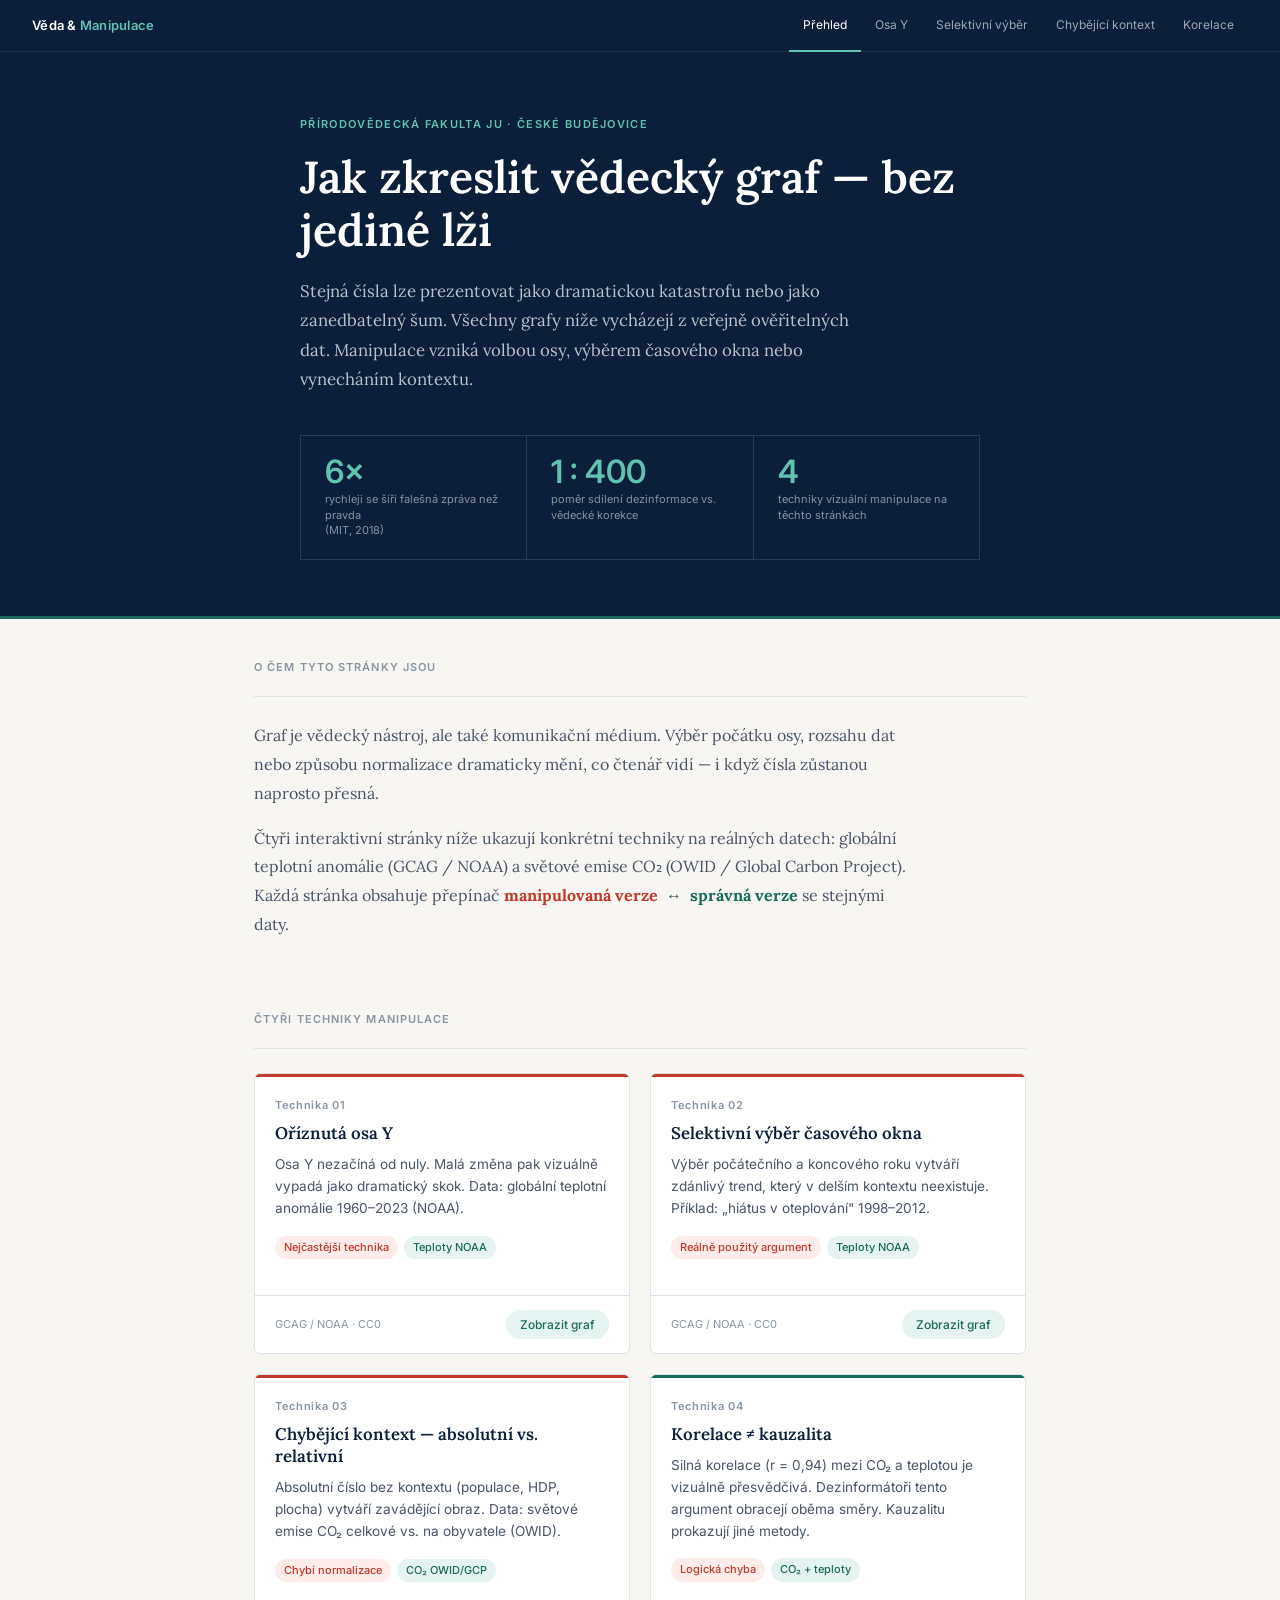
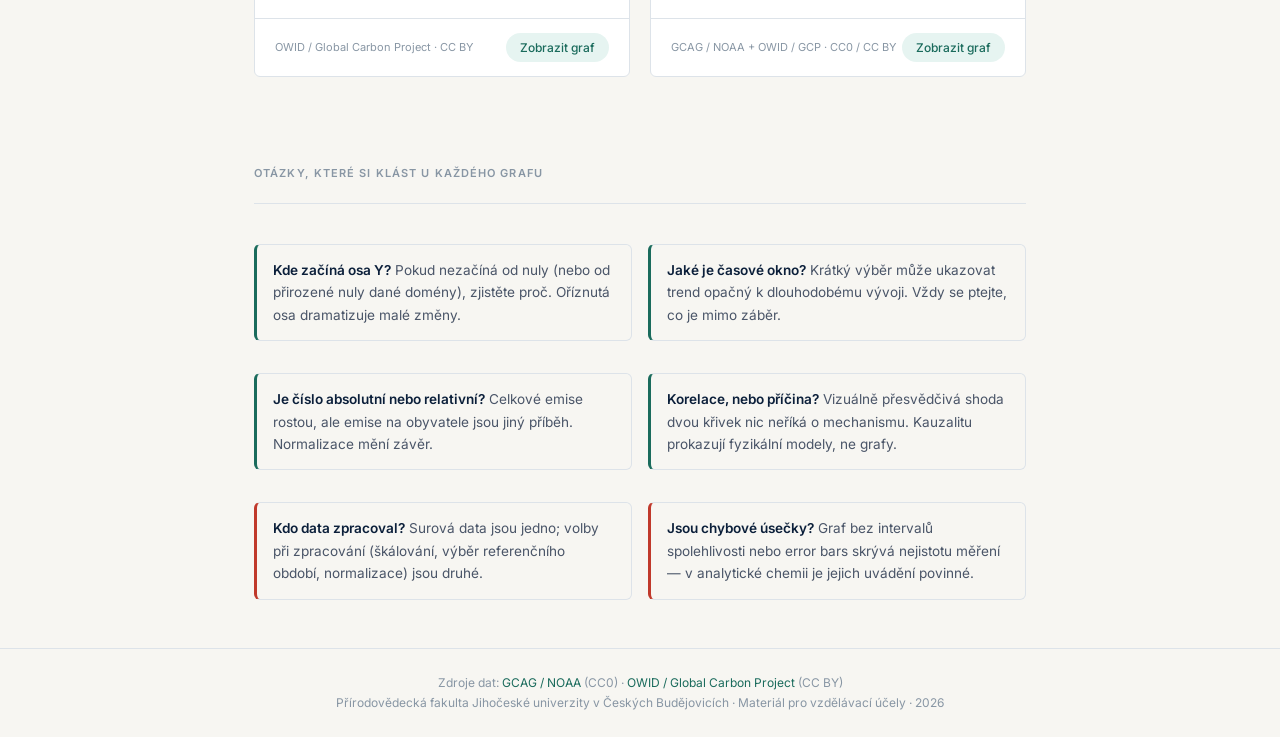
==== index.html @ e383a37c "Initial commit Co-Authored-By: Claude Sonnet 5 <noreply@anthropic.com>" ====
<!DOCTYPE html>
<html lang="cs">
<head>
  <meta charset="UTF-8">
  <meta name="viewport" content="width=device-width, initial-scale=1.0">
  <title>Věda a manipulace — jak zkreslit graf</title>
  <meta name="description" content="Interaktivní průvodce vizuální manipulací s vědeckými daty. Reálná data, reálné techniky zkreslení.">
  <link rel="stylesheet" href="css/style.css">
</head>
<body>

<div id="nav"></div>

<!-- ── HERO ─────────────────────────────────────────────── -->
<header class="hero">
  <div class="hero-inner">
    <p class="hero-kicker">Přírodovědecká fakulta JU · České Budějovice</p>
    <h1>Jak zkreslit vědecký graf — bez jediné lži</h1>
    <p class="hero-lead">
      Stejná čísla lze prezentovat jako dramatickou katastrofu nebo jako zanedbatelný šum.
      Všechny grafy níže vycházejí z veřejně ověřitelných dat.
      Manipulace vzniká volbou osy, výběrem časového okna nebo vynecháním kontextu.
    </p>
    <div class="stat-row">
      <div class="stat">
        <div class="stat-val">6×</div>
        <div class="stat-lbl">rychleji se šíří falešná zpráva než pravda<br>(MIT, 2018)</div>
      </div>
      <div class="stat">
        <div class="stat-val">1 : 400</div>
        <div class="stat-lbl">poměr sdílení dezinformace vs. vědecké korekce</div>
      </div>
      <div class="stat">
        <div class="stat-val">4</div>
        <div class="stat-lbl">techniky vizuální manipulace na těchto stránkách</div>
      </div>
    </div>
  </div>
</header>

<!-- ── ÚVOD ─────────────────────────────────────────────── -->
<main>
<div class="container">
  <p class="section-heading">O čem tyto stránky jsou</p>

  <p style="font-family:var(--f-text);font-size:1rem;line-height:1.8;color:var(--ink-soft);margin-bottom:1rem;max-width:660px">
    Graf je vědecký nástroj, ale také komunikační médium. Výběr počátku osy, rozsahu dat nebo způsobu normalizace
    dramaticky mění, co čtenář vidí — i když čísla zůstanou naprosto přesná.
  </p>
  <p style="font-family:var(--f-text);font-size:1rem;line-height:1.8;color:var(--ink-soft);margin-bottom:.5rem;max-width:660px">
    Čtyři interaktivní stránky níže ukazují konkrétní techniky na reálných datech:
    globální teplotní anomálie (GCAG&nbsp;/&nbsp;NOAA) a světové emise CO₂
    (OWID&nbsp;/&nbsp;Global Carbon Project). Každá stránka obsahuje přepínač
    <strong style="color:var(--red)">manipulovaná verze</strong>
    &nbsp;↔&nbsp;
    <strong style="color:var(--teal)">správná verze</strong>
    se stejnými daty.
  </p>

  <p class="section-heading" style="margin-top:2rem">Čtyři techniky manipulace</p>
</div>

<!-- ── KARTY GRAFŮ ───────────────────────────────────────── -->
<div class="container">
  <div class="chart-grid">

    <!-- 1 -->
    <div class="chart-card">
      <div class="chart-card-stripe red"></div>
      <div class="chart-card-body">
        <div class="chart-card-num">Technika 01</div>
        <div class="chart-card-title">Oříznutá osa Y</div>
        <div class="chart-card-desc">
          Osa Y nezačíná od nuly. Malá změna pak vizuálně vypadá jako dramatický skok.
          Data: globální teplotní anomálie 1960–2023 (NOAA).
        </div>
        <div class="chart-card-tags">
          <span class="tag tag-red">Nejčastější technika</span>
          <span class="tag tag-teal">Teploty NOAA</span>
        </div>
      </div>
      <div class="chart-card-footer">
        <span class="chart-card-source">GCAG / NOAA · CC0</span>
        <a class="btn-chart" href="charts/osa-y.html">Zobrazit graf</a>
      </div>
    </div>

    <!-- 2 -->
    <div class="chart-card">
      <div class="chart-card-stripe red"></div>
      <div class="chart-card-body">
        <div class="chart-card-num">Technika 02</div>
        <div class="chart-card-title">Selektivní výběr časového okna</div>
        <div class="chart-card-desc">
          Výběr počátečního a koncového roku vytváří zdánlivý trend, který v delším
          kontextu neexistuje. Příklad: „hiátus v oteplování" 1998–2012.
        </div>
        <div class="chart-card-tags">
          <span class="tag tag-red">Reálně použitý argument</span>
          <span class="tag tag-teal">Teploty NOAA</span>
        </div>
      </div>
      <div class="chart-card-footer">
        <span class="chart-card-source">GCAG / NOAA · CC0</span>
        <a class="btn-chart" href="charts/hiat.html">Zobrazit graf</a>
      </div>
    </div>

    <!-- 3 -->
    <div class="chart-card">
      <div class="chart-card-stripe red"></div>
      <div class="chart-card-body">
        <div class="chart-card-num">Technika 03</div>
        <div class="chart-card-title">Chybějící kontext — absolutní vs. relativní</div>
        <div class="chart-card-desc">
          Absolutní číslo bez kontextu (populace, HDP, plocha) vytváří zavádějící obraz.
          Data: světové emise CO₂ celkové vs. na obyvatele (OWID).
        </div>
        <div class="chart-card-tags">
          <span class="tag tag-red">Chybí normalizace</span>
          <span class="tag tag-teal">CO₂ OWID/GCP</span>
        </div>
      </div>
      <div class="chart-card-footer">
        <span class="chart-card-source">OWID / Global Carbon Project · CC BY</span>
        <a class="btn-chart" href="charts/kontext.html">Zobrazit graf</a>
      </div>
    </div>

    <!-- 4 -->
    <div class="chart-card">
      <div class="chart-card-stripe teal"></div>
      <div class="chart-card-body">
        <div class="chart-card-num">Technika 04</div>
        <div class="chart-card-title">Korelace ≠ kauzalita</div>
        <div class="chart-card-desc">
          Silná korelace (r = 0,94) mezi CO₂ a teplotou je vizuálně přesvědčivá.
          Dezinformátoři tento argument obracejí oběma směry. Kauzalitu prokazují jiné metody.
        </div>
        <div class="chart-card-tags">
          <span class="tag tag-red">Logická chyba</span>
          <span class="tag tag-teal">CO₂ + teploty</span>
        </div>
      </div>
      <div class="chart-card-footer">
        <span class="chart-card-source">GCAG / NOAA + OWID / GCP · CC0 / CC BY</span>
        <a class="btn-chart" href="charts/korelace.html">Zobrazit graf</a>
      </div>
    </div>

  </div>
</div>

<!-- ── OBECNÉ ZÁSADY ──────────────────────────────────────── -->
<div class="container">
  <p class="section-heading">Otázky, které si klást u každého grafu</p>

  <div style="display:grid;grid-template-columns:1fr 1fr;gap:1rem;margin-bottom:3rem">

    <div class="info-box">
      <p><strong>Kde začíná osa Y?</strong> Pokud nezačíná od nuly (nebo od přirozené nuly dané domény), zjistěte proč. Oříznutá osa dramatizuje malé změny.</p>
    </div>
    <div class="info-box">
      <p><strong>Jaké je časové okno?</strong> Krátký výběr může ukazovat trend opačný k dlouhodobému vývoji. Vždy se ptejte, co je mimo záběr.</p>
    </div>
    <div class="info-box">
      <p><strong>Je číslo absolutní nebo relativní?</strong> Celkové emise rostou, ale emise na obyvatele jsou jiný příběh. Normalizace mění závěr.</p>
    </div>
    <div class="info-box">
      <p><strong>Korelace, nebo příčina?</strong> Vizuálně přesvědčivá shoda dvou křivek nic neříká o mechanismu. Kauzalitu prokazují fyzikální modely, ne grafy.</p>
    </div>
    <div class="info-box warn">
      <p><strong>Kdo data zpracoval?</strong> Surová data jsou jedno; volby při zpracování (škálování, výběr referenčního období, normalizace) jsou druhé.</p>
    </div>
    <div class="info-box warn">
      <p><strong>Jsou chybové úsečky?</strong> Graf bez intervalů spolehlivosti nebo error bars skrývá nejistotu měření — v analytické chemii je jejich uvádění povinné.</p>
    </div>
  </div>
</div>
</main>

<!-- ── PATIČKA ────────────────────────────────────────────── -->
<footer class="site-footer">
  <div class="container">
    <p>
      Zdroje dat: <a href="https://github.com/datasets/global-temp" target="_blank" rel="noopener">GCAG / NOAA</a> (CC0) ·
      <a href="https://github.com/owid/co2-data" target="_blank" rel="noopener">OWID / Global Carbon Project</a> (CC BY)<br>
      Přírodovědecká fakulta Jihočeské univerzity v Českých Budějovicích · Materiál pro vzdělávací účely · 2026
    </p>
  </div>
</footer>

<script>
document.getElementById('nav').innerHTML = `
<nav class="site-nav">
  <span class="logo">Věda &amp; <span>Manipulace</span></span>
  <div class="nav-links">
    <a href="index.html" class="active">Přehled</a>
    <a href="charts/osa-y.html">Osa Y</a>
    <a href="charts/hiat.html">Selektivní výběr</a>
    <a href="charts/kontext.html">Chybějící kontext</a>
    <a href="charts/korelace.html">Korelace</a>
  </div>
</nav>`;
</script>
</body>
</html>
---- css/style.css ----
@import url('https://fonts.googleapis.com/css2?family=Inter:wght@400;500;600&family=Lora:ital,wght@0,400;0,600;1,400&display=swap');

:root {
  --ink:      #0B1F3A;
  --ink-soft: #4A5568;
  --ink-mute: #8896A4;
  --teal:     #1A6B5C;
  --teal-l:   #E6F4F1;
  --red:      #C0392B;
  --red-l:    #FDECEA;
  --bg:       #F7F6F2;
  --surface:  #FFFFFF;
  --line:     #DDE3E9;
  --radius:   6px;
  --f-ui:     'Inter', system-ui, sans-serif;
  --f-text:   'Lora', Georgia, serif;
}

*, *::before, *::after { box-sizing: border-box; margin: 0; padding: 0; }

html { font-size: 16px; scroll-behavior: smooth; }

body {
  font-family: var(--f-ui);
  background: var(--bg);
  color: var(--ink);
  line-height: 1.6;
  -webkit-font-smoothing: antialiased;
}

a { color: var(--teal); text-decoration: none; }
a:hover { text-decoration: underline; }

/* ── Navigace ─────────────────────────────────────────── */
.site-nav {
  position: sticky; top: 0; z-index: 100;
  background: var(--ink);
  border-bottom: 1px solid rgba(255,255,255,.08);
  padding: 0 2rem;
  display: flex; align-items: center; gap: 2rem;
  height: 52px;
}
.site-nav .logo {
  font-size: 13px; font-weight: 600; color: #fff;
  letter-spacing: .02em; white-space: nowrap;
}
.site-nav .logo span { color: #5FC3B0; }
.nav-links { display: flex; gap: 0; margin-left: auto; }
.nav-links a {
  font-size: 12px; color: rgba(255,255,255,.6);
  padding: 0 14px; height: 52px;
  display: flex; align-items: center;
  border-bottom: 2px solid transparent;
  transition: color .15s, border-color .15s;
}
.nav-links a:hover, .nav-links a.active {
  color: #fff; text-decoration: none;
  border-bottom-color: #5FC3B0;
}

/* ── Kontejner ────────────────────────────────────────── */
.container { max-width: 820px; margin: 0 auto; padding: 0 1.5rem; }
.container-wide { max-width: 1100px; margin: 0 auto; padding: 0 1.5rem; }

/* ── Hero (index) ─────────────────────────────────────── */
.hero {
  background: var(--ink);
  padding: 4rem 1.5rem 3.5rem;
  border-bottom: 3px solid var(--teal);
}
.hero-inner { max-width: 680px; margin: 0 auto; }
.hero-kicker {
  font-size: 11px; font-weight: 600; letter-spacing: .12em;
  color: #5FC3B0; text-transform: uppercase; margin-bottom: 1rem;
}
.hero h1 {
  font-family: var(--f-text);
  font-size: clamp(1.9rem, 4vw, 2.8rem);
  font-weight: 600; line-height: 1.2;
  color: #fff; margin-bottom: 1.25rem;
}
.hero-lead {
  font-family: var(--f-text);
  font-size: 1.05rem; line-height: 1.75;
  color: rgba(255,255,255,.72);
  max-width: 560px;
}

/* ── Statistiky (hero) ────────────────────────────────── */
.stat-row {
  display: flex; gap: 0;
  margin-top: 2.5rem;
  border-top: 1px solid rgba(255,255,255,.12);
  border-left: 1px solid rgba(255,255,255,.12);
}
.stat { flex: 1; padding: 1.25rem 1.5rem; border-right: 1px solid rgba(255,255,255,.12); border-bottom: 1px solid rgba(255,255,255,.12); }
.stat-val { font-size: 2rem; font-weight: 600; color: #5FC3B0; line-height: 1; margin-bottom: .3rem; }
.stat-lbl { font-size: 11px; color: rgba(255,255,255,.5); line-height: 1.4; }

/* ── Graf-karty (index) ───────────────────────────────── */
.section-heading {
  font-size: 11px; font-weight: 600; letter-spacing: .1em;
  color: var(--ink-mute); text-transform: uppercase;
  padding: 2.5rem 0 1.25rem;
  border-bottom: 1px solid var(--line);
  margin-bottom: 1.5rem;
}

.chart-grid { display: grid; grid-template-columns: 1fr 1fr; gap: 1.25rem; margin-bottom: 3rem; }
@media (max-width: 600px) { .chart-grid { grid-template-columns: 1fr; } }

.chart-card {
  background: var(--surface); border: 1px solid var(--line);
  border-radius: var(--radius); overflow: hidden;
  display: flex; flex-direction: column;
  transition: box-shadow .15s;
}
.chart-card:hover { box-shadow: 0 4px 20px rgba(11,31,58,.08); }

.chart-card-stripe { height: 3px; }
.chart-card-stripe.teal { background: var(--teal); }
.chart-card-stripe.red  { background: var(--red);  }

.chart-card-body { padding: 1.25rem; flex: 1; }
.chart-card-num {
  font-size: 11px; font-weight: 600; color: var(--ink-mute);
  letter-spacing: .06em; margin-bottom: .5rem;
}
.chart-card-title {
  font-family: var(--f-text);
  font-size: 1.05rem; font-weight: 600;
  color: var(--ink); line-height: 1.3;
  margin-bottom: .6rem;
}
.chart-card-desc {
  font-size: .85rem; color: var(--ink-soft);
  line-height: 1.6; margin-bottom: 1rem;
}
.chart-card-tags { display: flex; flex-wrap: wrap; gap: 6px; margin-bottom: 1rem; }
.tag {
  font-size: 11px; padding: 3px 9px; border-radius: 99px;
  font-weight: 500;
}
.tag-red   { background: var(--red-l);  color: var(--red);  }
.tag-teal  { background: var(--teal-l); color: var(--teal); }

.chart-card-footer {
  padding: .875rem 1.25rem;
  border-top: 1px solid var(--line);
  display: flex; align-items: center; justify-content: space-between;
}
.chart-card-source { font-size: 11px; color: var(--ink-mute); }
.btn-chart {
  font-size: 12px; font-weight: 500;
  color: var(--teal); background: var(--teal-l);
  padding: 5px 14px; border-radius: 99px;
  border: none; cursor: pointer;
  text-decoration: none; display: inline-block;
  transition: background .15s;
}
.btn-chart:hover { background: #c8e8e3; text-decoration: none; }

/* ── Stránka grafu (chart-page) ───────────────────────── */
.chart-page-header {
  background: var(--ink);
  padding: 2rem 1.5rem 1.75rem;
  border-bottom: 3px solid var(--teal);
}
.chart-page-header-inner { max-width: 1100px; margin: 0 auto; }
.chart-page-back {
  font-size: 12px; color: rgba(255,255,255,.5);
  display: inline-flex; align-items: center; gap: 5px;
  margin-bottom: .75rem; transition: color .15s;
}
.chart-page-back:hover { color: #fff; text-decoration: none; }
.chart-page-kicker { font-size: 11px; font-weight: 600; letter-spacing: .1em; color: #5FC3B0; text-transform: uppercase; margin-bottom: .5rem; }
.chart-page-header h1 {
  font-family: var(--f-text);
  font-size: clamp(1.5rem, 3vw, 2.1rem);
  font-weight: 600; color: #fff; line-height: 1.25;
}

/* ── Split layout (chart + info) ──────────────────────── */
.chart-split {
  display: grid;
  grid-template-columns: 1fr 340px;
  gap: 0;
  min-height: calc(100vh - 160px);
}
@media (max-width: 860px) {
  .chart-split { grid-template-columns: 1fr; }
  .chart-sidebar { border-left: none !important; border-top: 1px solid var(--line); }
}

.chart-main { padding: 1.75rem 1.5rem; }
.chart-sidebar {
  border-left: 1px solid var(--line);
  padding: 1.75rem 1.5rem;
  background: var(--surface);
}

/* ── Přepínač (manipulace / správná) ─────────────────── */
.switcher {
  display: inline-flex; border: 1px solid var(--line);
  border-radius: 99px; overflow: hidden; margin-bottom: 1rem;
}
.sw-btn {
  font-size: 12px; font-weight: 500;
  padding: 6px 18px; border: none; cursor: pointer;
  background: transparent; color: var(--ink-soft);
  transition: all .15s; font-family: var(--f-ui);
}
.sw-btn.bad.active  { background: var(--red);  color: #fff; }
.sw-btn.good.active { background: var(--teal); color: #fff; }
.sw-btn:hover:not(.active) { background: var(--bg); }

/* ── Verdict banner ───────────────────────────────────── */
.verdict {
  font-size: 13px; font-weight: 500;
  padding: 7px 12px; border-radius: var(--radius);
  margin-bottom: .875rem; display: flex; align-items: center; gap: 8px;
}
.verdict.bad  { background: var(--red-l);  color: var(--red);  }
.verdict.good { background: var(--teal-l); color: var(--teal); }

/* ── Legenda ──────────────────────────────────────────── */
.legend-row { display: flex; flex-wrap: wrap; gap: 12px; margin-bottom: .75rem; }
.legend-item { display: flex; align-items: center; gap: 6px; font-size: 12px; color: var(--ink-soft); }
.legend-swatch { width: 12px; height: 12px; border-radius: 2px; flex-shrink: 0; }

/* ── Canvas obal ──────────────────────────────────────── */
.canvas-wrap { position: relative; width: 100%; height: 340px; }
.canvas-caption { font-size: 11px; color: var(--ink-mute); margin-top: .5rem; text-align: center; line-height: 1.5; }

/* ── Sidebar sekce ────────────────────────────────────── */
.sidebar-section { margin-bottom: 1.75rem; }
.sidebar-label {
  font-size: 10px; font-weight: 600; letter-spacing: .1em;
  text-transform: uppercase; color: var(--ink-mute);
  margin-bottom: .5rem;
}
.sidebar-text {
  font-family: var(--f-text);
  font-size: .9rem; line-height: 1.75;
  color: var(--ink-soft);
}
.sidebar-text strong { font-weight: 600; color: var(--ink); }

.info-box {
  background: var(--bg); border: 1px solid var(--line);
  border-left: 3px solid var(--teal);
  border-radius: var(--radius);
  padding: .875rem 1rem; margin-top: 1rem;
}
.info-box.warn { border-left-color: var(--red); }
.info-box p { font-size: .85rem; line-height: 1.65; color: var(--ink-soft); }
.info-box strong { color: var(--ink); font-weight: 600; }

/* ── Patička ──────────────────────────────────────────── */
.site-footer {
  margin-top: 3rem;
  border-top: 1px solid var(--line);
  padding: 1.5rem;
  text-align: center;
}
.site-footer p { font-size: 12px; color: var(--ink-mute); line-height: 1.7; }
.site-footer a { color: var(--teal); }

/* ── Responzivita ─────────────────────────────────────── */
@media (max-width: 520px) {
  .stat-row { flex-direction: column; }
  .site-nav { padding: 0 1rem; }
  .nav-links { gap: 0; }
  .nav-links a { padding: 0 8px; font-size: 11px; }
}
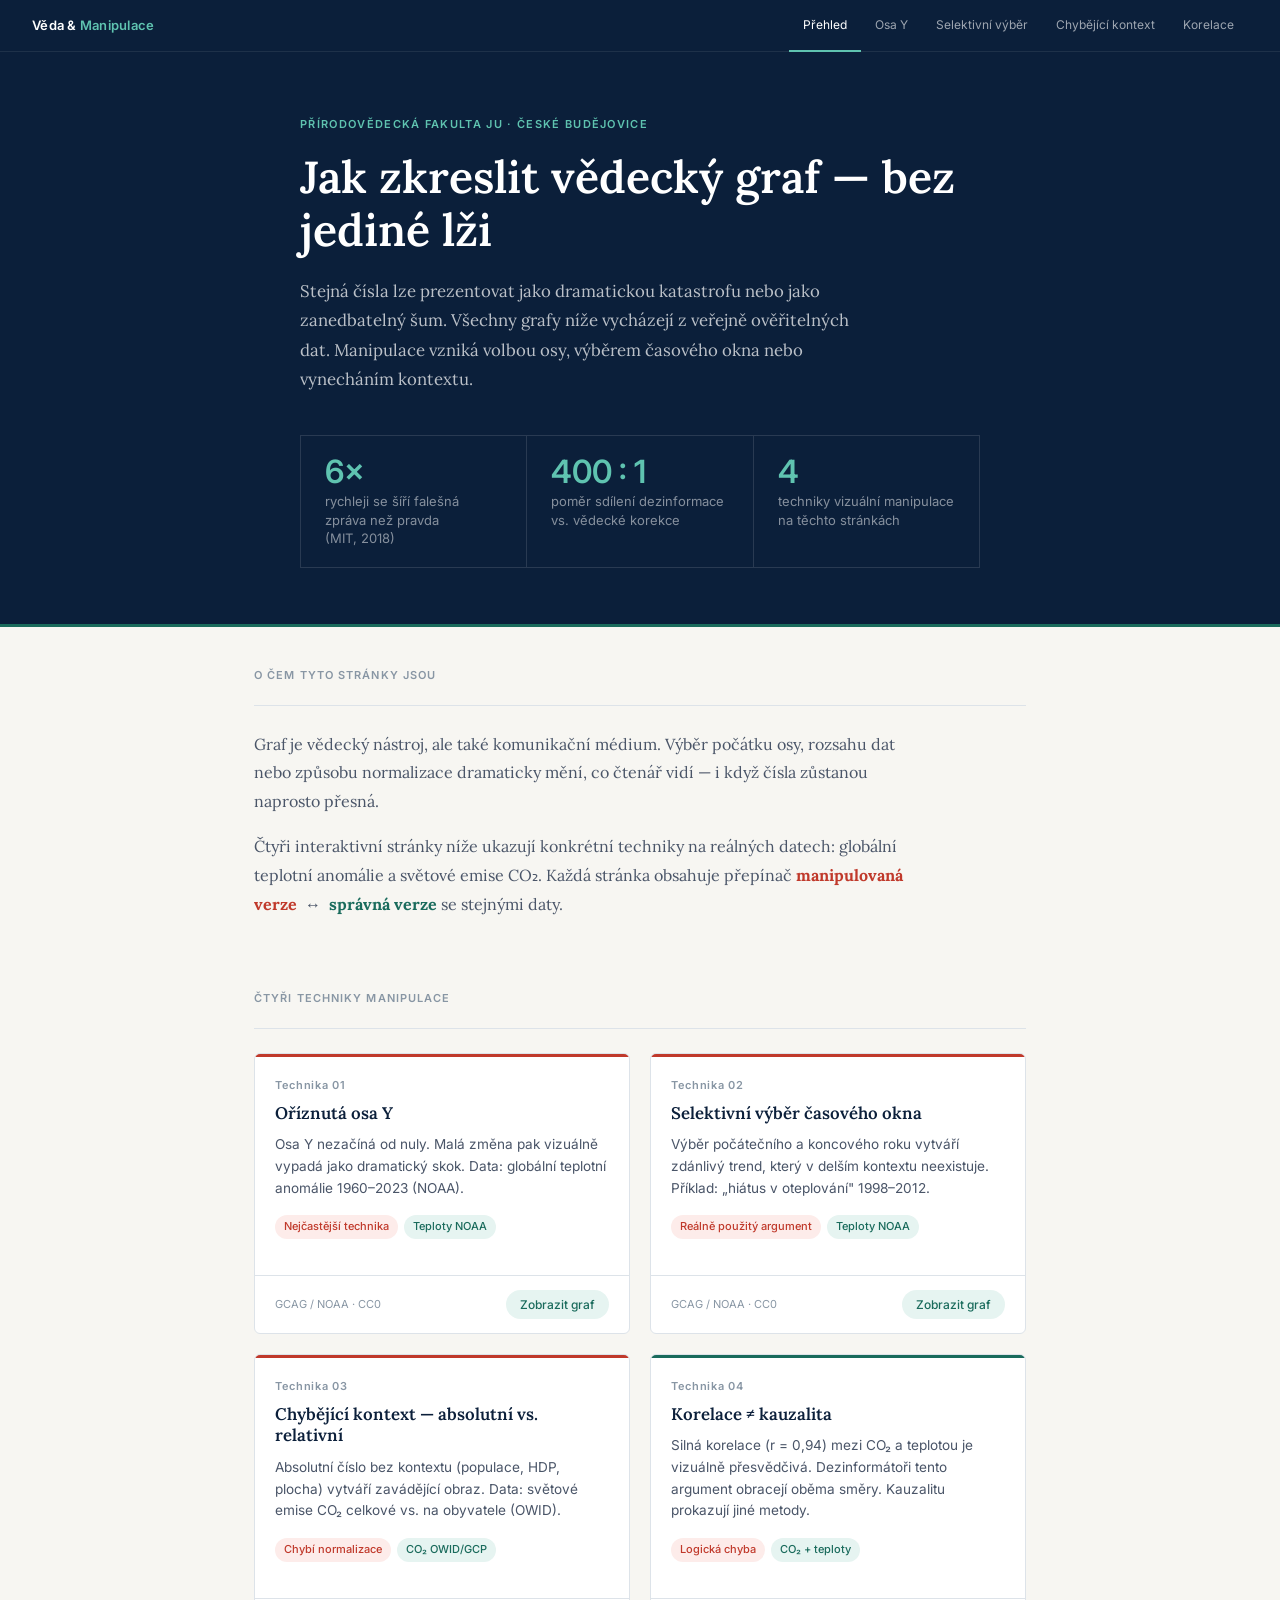
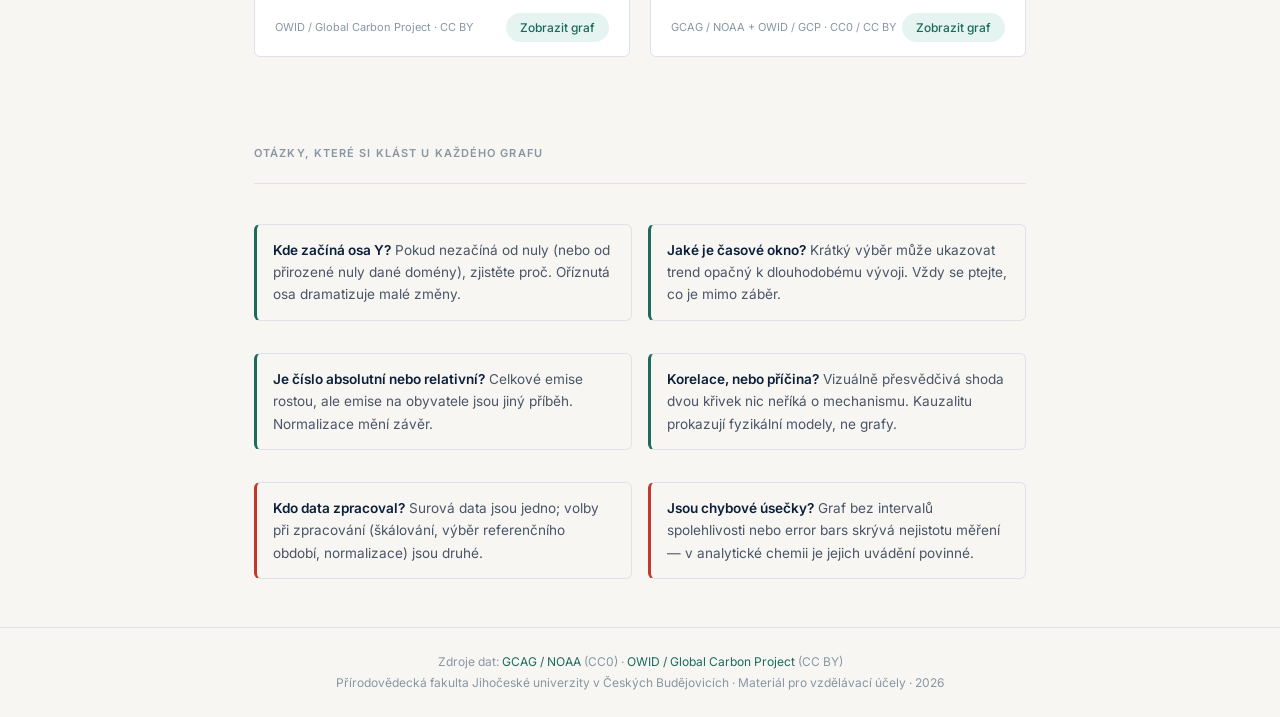
==== commit dc02fcd7: "verze_2" ====
--- a/index.html
+++ b/index.html
@@ -27,7 +27,7 @@
         <div class="stat-lbl">rychleji se šíří falešná zpráva než pravda<br>(MIT, 2018)</div>
       </div>
       <div class="stat">
-        <div class="stat-val">1 : 400</div>
+        <div class="stat-val">400 : 1</div>
         <div class="stat-lbl">poměr sdílení dezinformace vs. vědecké korekce</div>
       </div>
       <div class="stat">
@@ -49,8 +49,7 @@
   </p>
   <p style="font-family:var(--f-text);font-size:1rem;line-height:1.8;color:var(--ink-soft);margin-bottom:.5rem;max-width:660px">
     Čtyři interaktivní stránky níže ukazují konkrétní techniky na reálných datech:
-    globální teplotní anomálie (GCAG&nbsp;/&nbsp;NOAA) a světové emise CO₂
-    (OWID&nbsp;/&nbsp;Global Carbon Project). Každá stránka obsahuje přepínač
+    globální teplotní anomálie a světové emise CO₂. Každá stránka obsahuje přepínač
     <strong style="color:var(--red)">manipulovaná verze</strong>
     &nbsp;↔&nbsp;
     <strong style="color:var(--teal)">správná verze</strong>
--- a/css/style.css
+++ b/css/style.css
@@ -95,7 +95,7 @@
 }
 .stat { flex: 1; padding: 1.25rem 1.5rem; border-right: 1px solid rgba(255,255,255,.12); border-bottom: 1px solid rgba(255,255,255,.12); }
 .stat-val { font-size: 2rem; font-weight: 600; color: #5FC3B0; line-height: 1; margin-bottom: .3rem; }
-.stat-lbl { font-size: 11px; color: rgba(255,255,255,.5); line-height: 1.4; }
+.stat-lbl { font-size: 13px; color: rgba(255,255,255,.5); line-height: 1.4; }
 
 /* ── Graf-karty (index) ───────────────────────────────── */
 .section-heading {
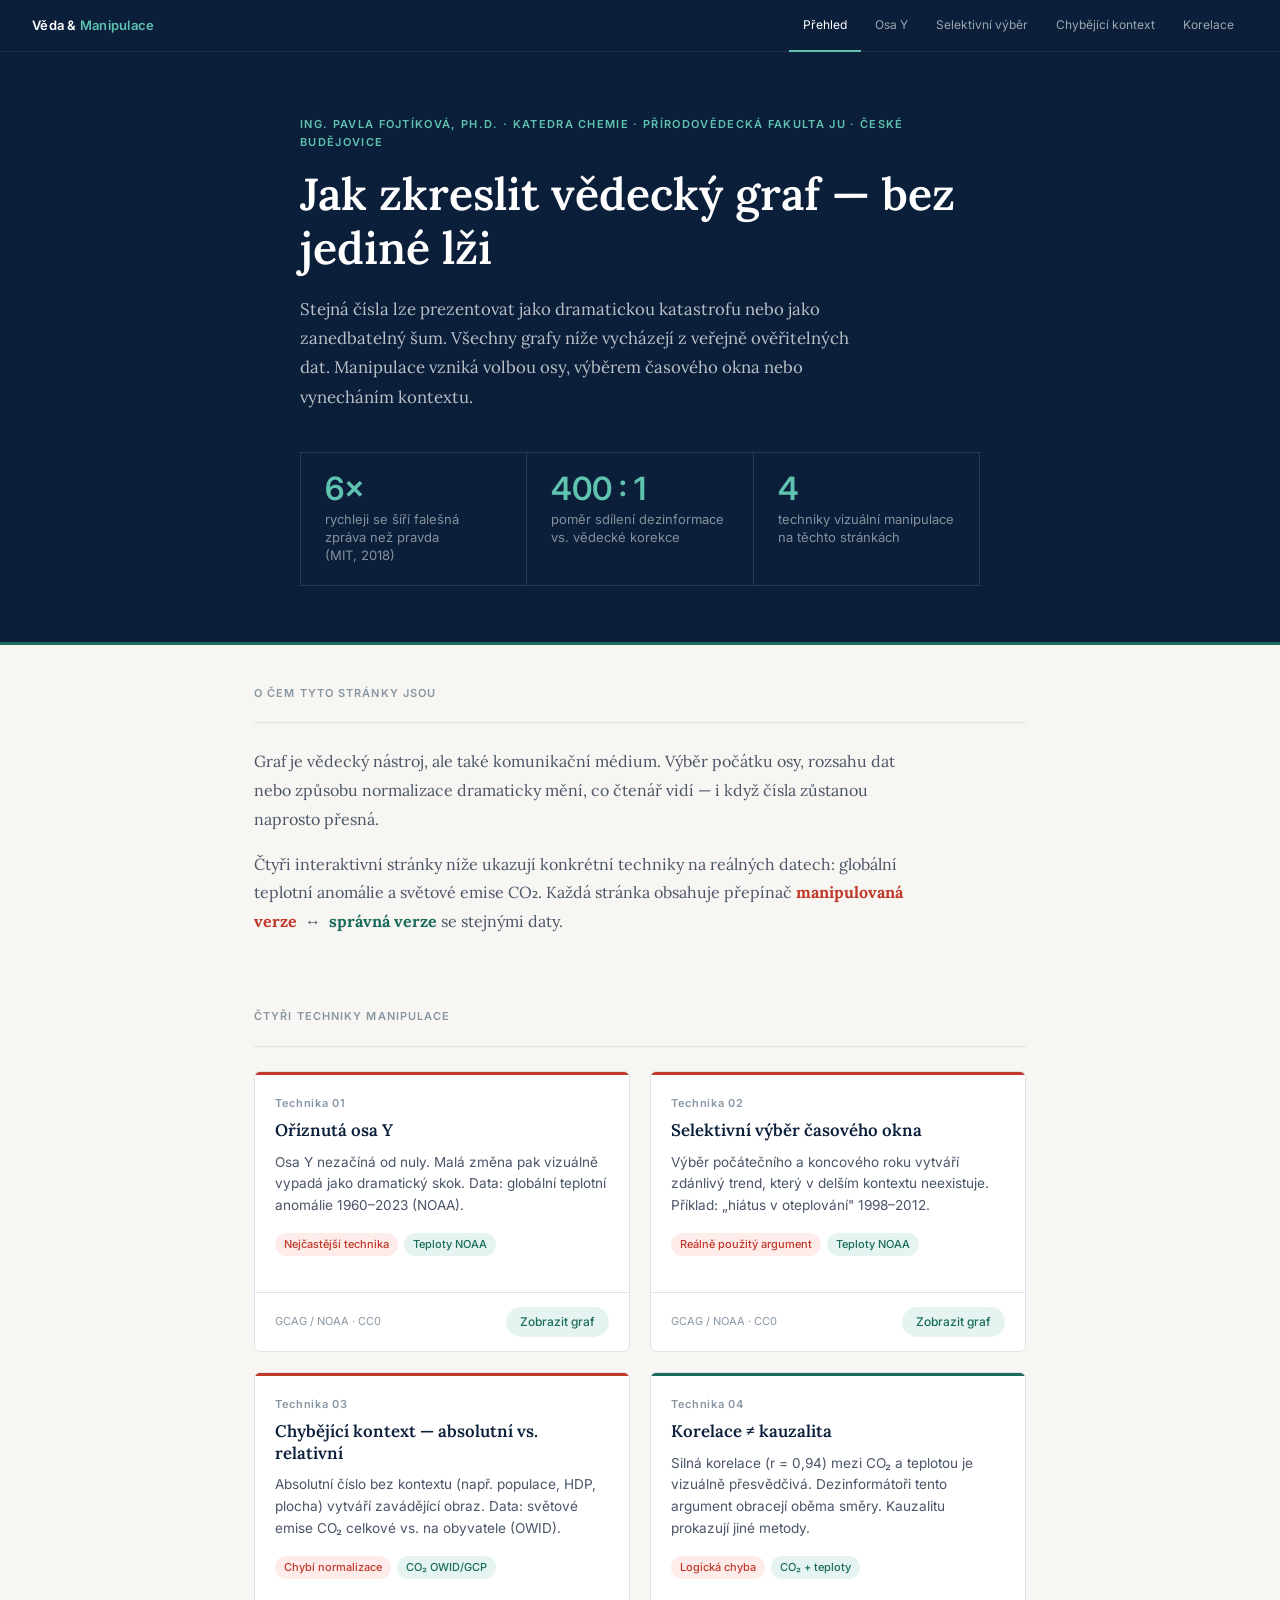
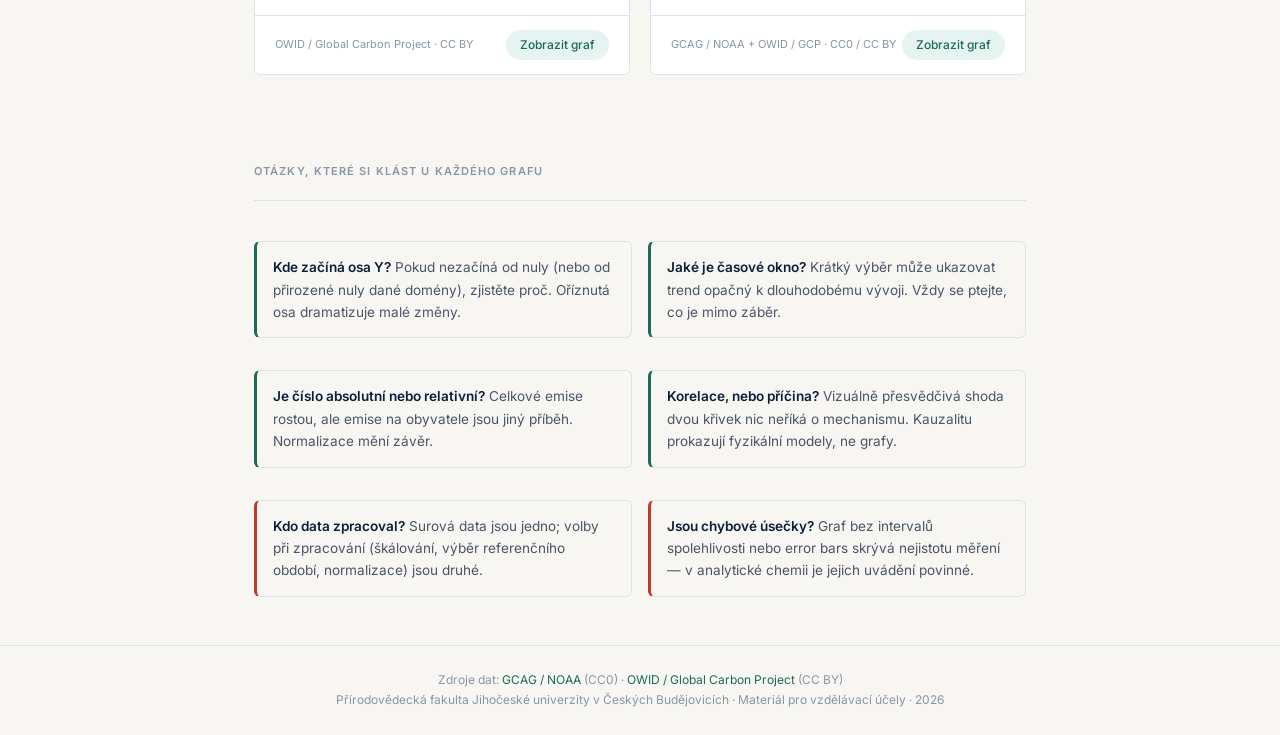
==== commit c7af65ff: "verze_3" ====
--- a/index.html
+++ b/index.html
@@ -14,7 +14,7 @@
 <!-- ── HERO ─────────────────────────────────────────────── -->
 <header class="hero">
   <div class="hero-inner">
-    <p class="hero-kicker">Přírodovědecká fakulta JU · České Budějovice</p>
+    <p class="hero-kicker">Ing. Pavla Fojtíková, Ph.D. · Katedra chemie · Přírodovědecká fakulta JU · České Budějovice</p>
     <h1>Jak zkreslit vědecký graf — bez jediné lži</h1>
     <p class="hero-lead">
       Stejná čísla lze prezentovat jako dramatickou katastrofu nebo jako zanedbatelný šum.
@@ -112,7 +112,7 @@
         <div class="chart-card-num">Technika 03</div>
         <div class="chart-card-title">Chybějící kontext — absolutní vs. relativní</div>
         <div class="chart-card-desc">
-          Absolutní číslo bez kontextu (populace, HDP, plocha) vytváří zavádějící obraz.
+          Absolutní číslo bez kontextu (např. populace, HDP, plocha) vytváří zavádějící obraz.
           Data: světové emise CO₂ celkové vs. na obyvatele (OWID).
         </div>
         <div class="chart-card-tags">
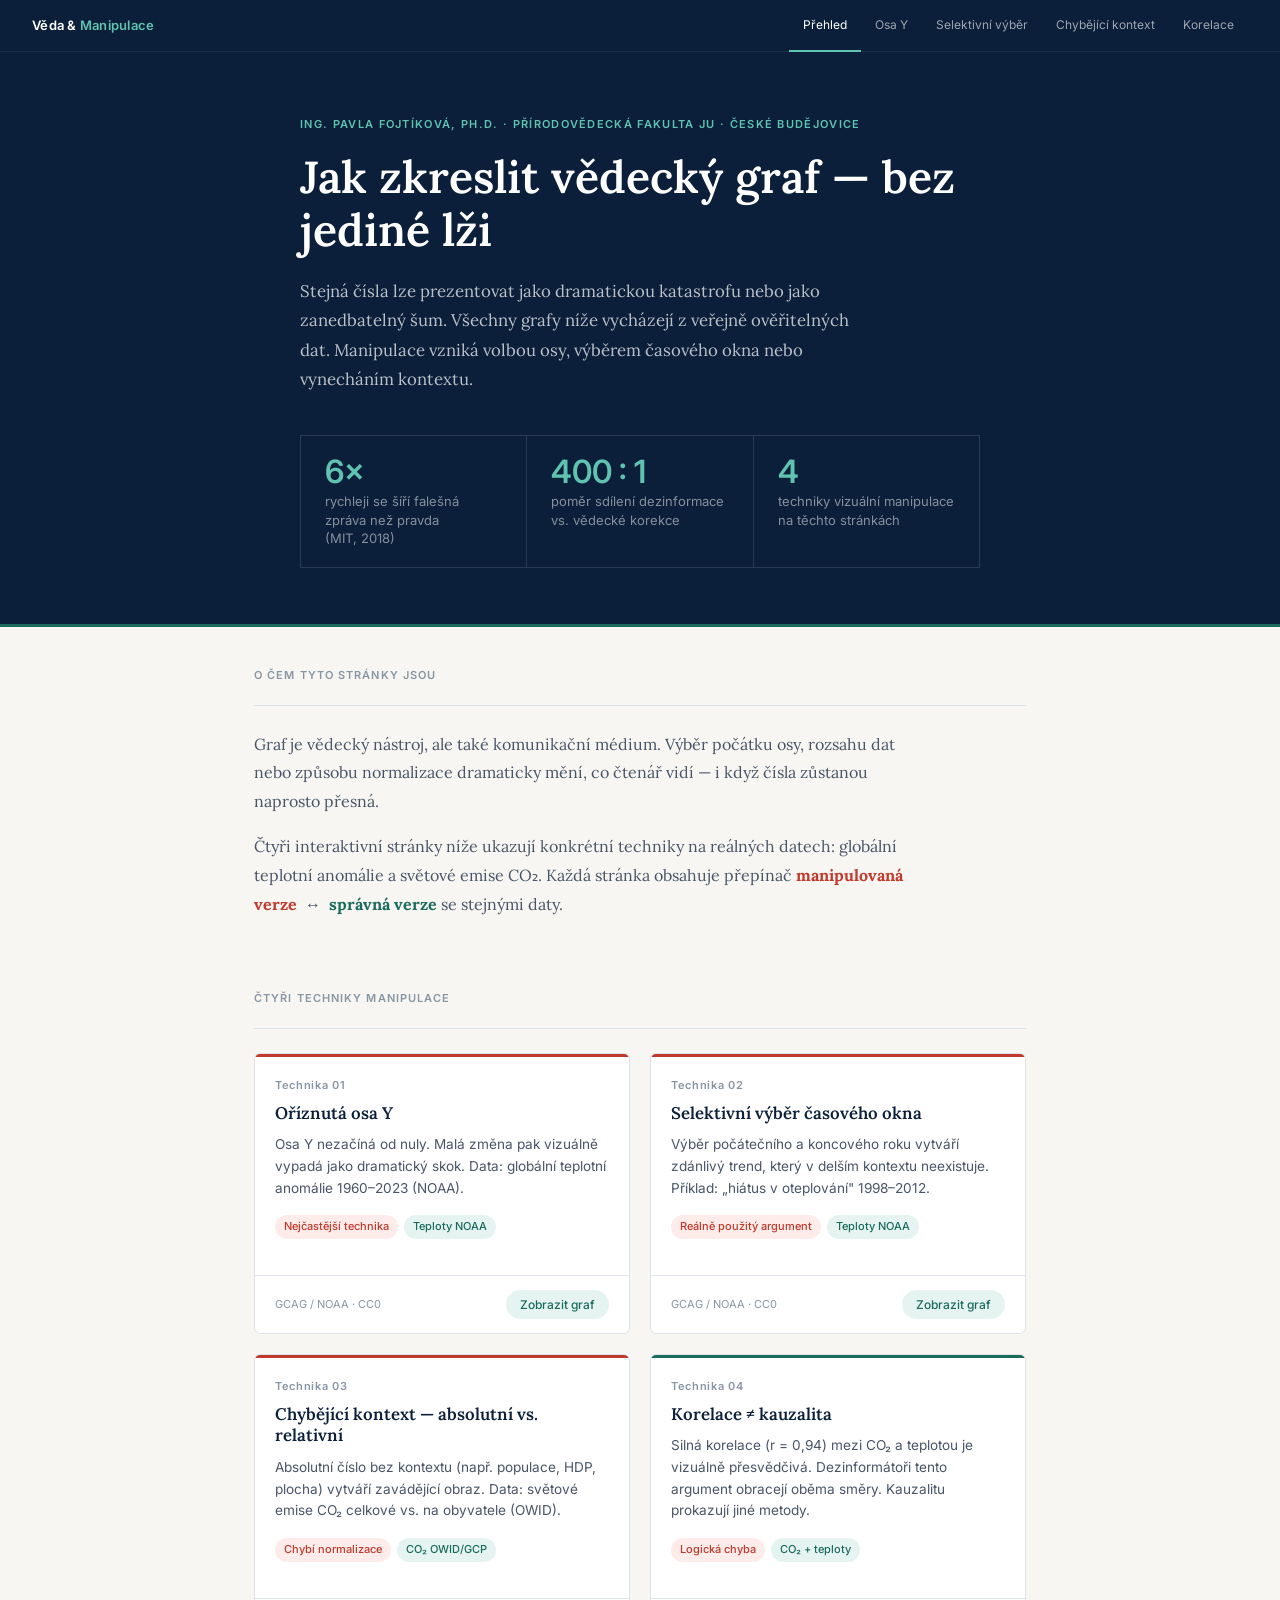
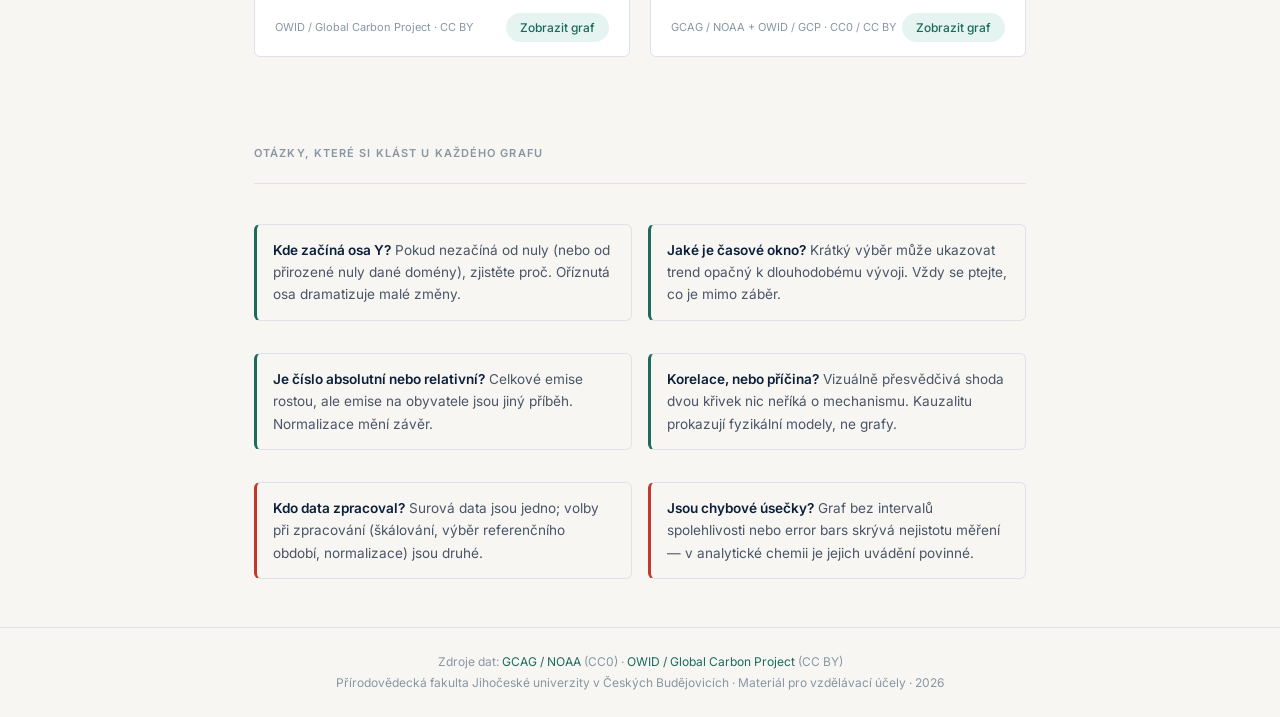
==== commit 1f7e7e90: "drobná úprava" ====
--- a/index.html
+++ b/index.html
@@ -14,7 +14,7 @@
 <!-- ── HERO ─────────────────────────────────────────────── -->
 <header class="hero">
   <div class="hero-inner">
-    <p class="hero-kicker">Ing. Pavla Fojtíková, Ph.D. · Katedra chemie · Přírodovědecká fakulta JU · České Budějovice</p>
+    <p class="hero-kicker">Ing. Pavla Fojtíková, Ph.D. · Přírodovědecká fakulta JU · České Budějovice</p>
     <h1>Jak zkreslit vědecký graf — bez jediné lži</h1>
     <p class="hero-lead">
       Stejná čísla lze prezentovat jako dramatickou katastrofu nebo jako zanedbatelný šum.
